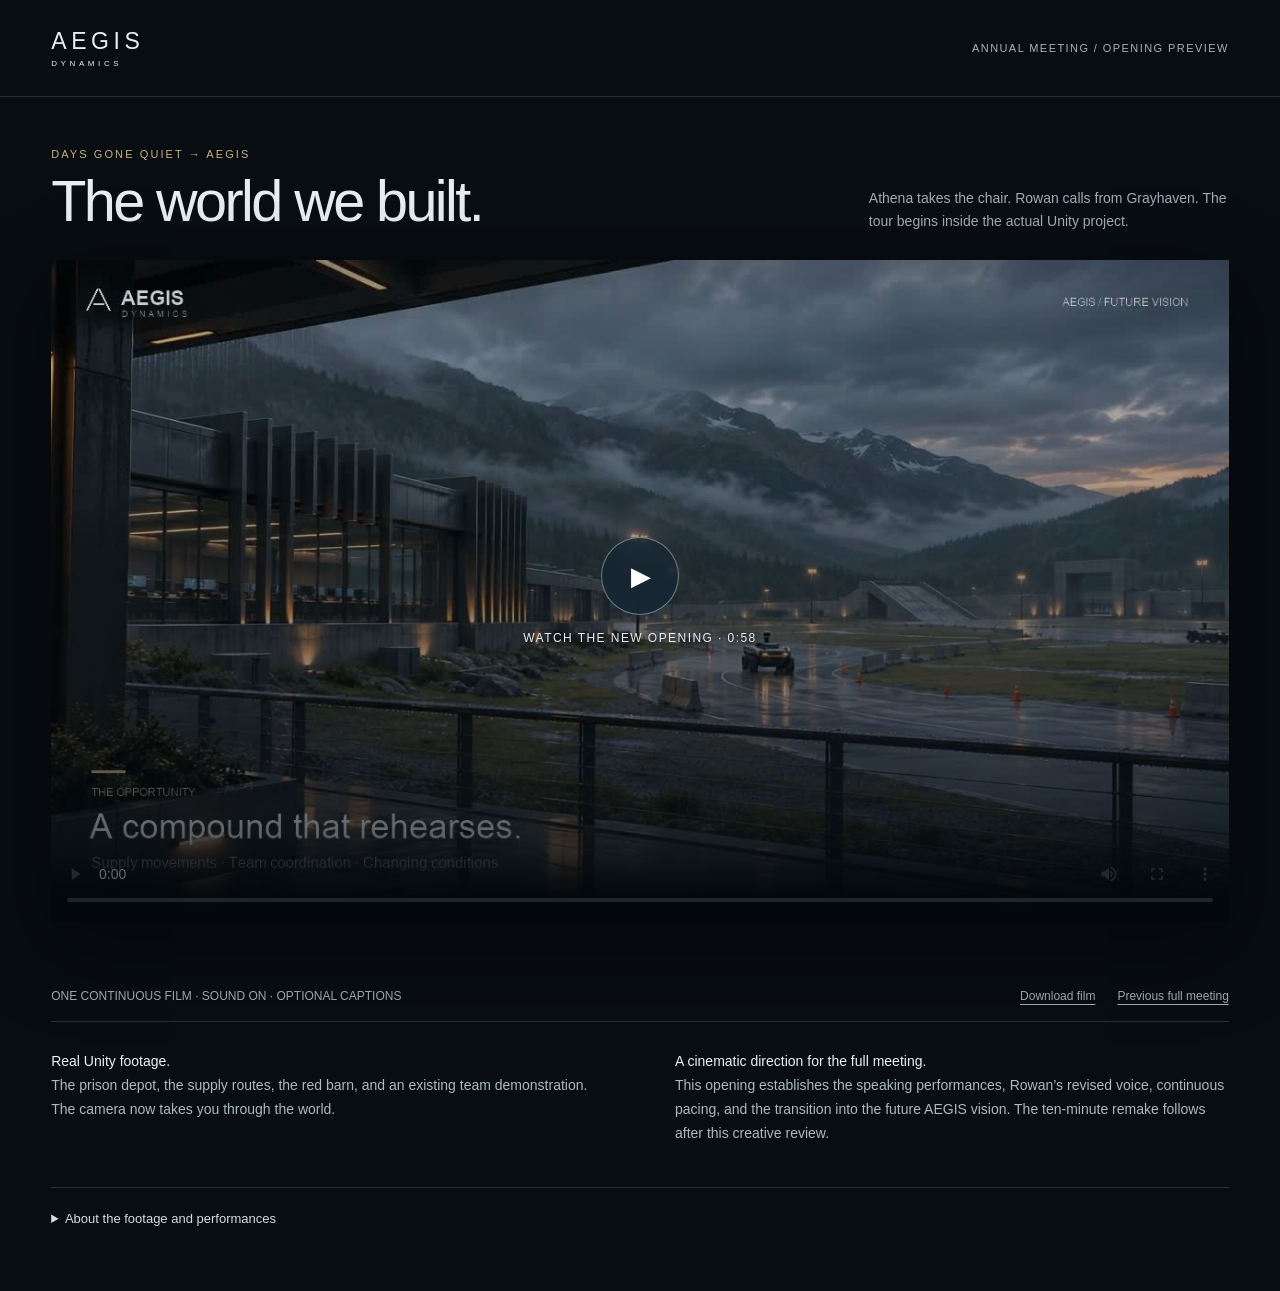
==== public/meeting/cinematic/index.html @ 9217bf22 "Add cinematic Unity opening with younger Rowan and energetic pacing" ====
<!doctype html>
<html lang="en">
<head>
  <meta charset="utf-8"><meta name="viewport" content="width=device-width,initial-scale=1">
  <meta name="theme-color" content="#080d12">
  <title>AEGIS · The world we built</title>
  <meta name="description" content="The new cinematic opening: real Days Gone Quiet footage, speaking executives, and the future AEGIS vision.">
  <link rel="icon" href="../../mark.svg" type="image/svg+xml">
  <style>
    :root{color-scheme:dark;font-family:Arial,Helvetica,sans-serif;color:#e8eef0;background:#080d12}*{box-sizing:border-box}body{margin:0}a{color:inherit;text-underline-offset:4px}button,a{touch-action:manipulation}button:focus-visible,a:focus-visible,summary:focus-visible{outline:2px solid #c9b184;outline-offset:5px}header{padding:28px 4vw;display:flex;align-items:center;justify-content:space-between;border-bottom:1px solid #21303a}.brand{font-size:23px;letter-spacing:.2em;text-decoration:none}.brand small{display:block;font-size:8px;letter-spacing:.45em;margin-top:4px}.edition{font-size:11px;letter-spacing:.13em;color:#a3b4be}main{max-width:1440px;margin:auto;padding:40px 4vw 60px}.intro{display:flex;gap:30px;align-items:end;justify-content:space-between;margin-bottom:28px}.eyebrow{font-size:11px;letter-spacing:.19em;color:#c9b184;text-transform:uppercase}h1{font-weight:400;font-size:clamp(32px,4.5vw,62px);letter-spacing:-.045em;line-height:1.04;margin:12px 0 0}.intro>p{max-width:360px;font-size:14px;line-height:1.6;color:#9eafb9;margin:0}.screen{position:relative;background:#000;aspect-ratio:16/9;box-shadow:0 24px 80px #0007}video{width:100%;height:100%;display:block;object-fit:contain}.curtain{position:absolute;inset:0;display:grid;align-content:center;justify-items:center;gap:16px;background:linear-gradient(0deg,#050c12a6,#050c1220);padding:24px}.curtain[hidden]{display:none}.play{cursor:pointer;border:1px solid #b8c7ce88;border-radius:50%;width:78px;height:78px;background:#122433b8;backdrop-filter:blur(15px);color:#fff;font-size:26px;padding-left:8px}.play:hover{background:#365065}.curtain p{font-size:12px;letter-spacing:.12em;text-transform:uppercase;margin:0;text-shadow:0 2px 5px #000}.below{display:flex;justify-content:space-between;gap:20px;border-bottom:1px solid #21303a;padding:18px 0;font-size:12px;color:#9eafb9}.actions{display:flex;gap:22px}.description{display:grid;grid-template-columns:1fr 1fr;gap:70px;padding-top:28px;line-height:1.7;font-size:14px;color:#a9bac3}.description p{margin:0 0 12px}.description strong{font-weight:400;color:#edf1f3}details{border-top:1px solid #21303a;margin-top:30px;padding-top:20px;color:#9eafb9;font-size:13px;line-height:1.7}summary{cursor:pointer;color:#d2dde2}details p{max-width:850px}.status{font-size:14px;color:#dec994;min-height:1.5em}.screen:fullscreen{width:100vw;height:100vh;aspect-ratio:auto}.screen:fullscreen video{height:100vh}@media(max-width:700px){header{padding:20px}.edition{font-size:8px;max-width:140px;text-align:right}main{padding:28px 18px}.intro{display:block}.intro>p{margin-top:18px}.description{grid-template-columns:1fr;gap:10px}.below{flex-direction:column}.play{height:60px;width:60px}.curtain p{font-size:10px}}@media(prefers-reduced-motion:reduce){*{scroll-behavior:auto}}
  </style>
</head>
<body>
  <header><a class="brand" href="../../">AEGIS<small>DYNAMICS</small></a><span class="edition">ANNUAL MEETING / OPENING PREVIEW</span></header>
  <main>
    <div class="intro"><div><p class="eyebrow">Days Gone Quiet → AEGIS</p><h1>The world we built.</h1></div><p>Athena takes the chair. Rowan calls from Grayhaven. The tour begins inside the actual Unity project.</p></div>
    <div class="screen" id="screen">
      <video id="film" controls playsinline preload="metadata" poster="poster-v2.jpg" aria-label="AEGIS cinematic opening preview">
        <source src="opening-v2.mp4" type="video/mp4"><track kind="captions" src="captions-v2.vtt" srclang="en" label="English">
        Your browser cannot play this video. <a href="opening-v2.mp4">Download the opening</a>.
      </video>
      <div class="curtain" id="curtain"><button class="play" id="start" aria-label="Play cinematic opening">▶</button><p>Watch the new opening · 0:58</p></div>
    </div>
    <p class="status" id="status" role="status"></p>
    <div class="below"><span>ONE CONTINUOUS FILM · SOUND ON · OPTIONAL CAPTIONS</span><div class="actions"><a href="opening-v2.mp4" download="AEGIS-Cinematic-Opening-v2.mp4">Download film</a><a href="../">Previous full meeting</a></div></div>
    <div class="description"><p><strong>Real Unity footage.</strong><br>The prison depot, the supply routes, the red barn, and an existing team demonstration. The camera now takes you through the world.</p><p><strong>A cinematic direction for the full meeting.</strong><br>This opening establishes the speaking performances, Rowan’s revised voice, continuous pacing, and the transition into the future AEGIS vision. The ten-minute remake follows after this creative review.</p></div>
    <details><summary>About the footage and performances</summary><p>The Unity environment footage was captured from Days Gone Quiet. The moving team sequence is the existing scripted mission demonstration, identified on screen. It is not a learned-policy evaluation. Filming used a separate project copy with camera adjustments and cutaway roofs.</p><p>The AEGIS command center and headquarters are fictional future-vision scenes. They illustrate the direction of the story; they do not claim a deployed military system or demonstrated transfer from Unity. Athena and Rowan are fictional characters with prepared, audio-driven performances. This preview does not listen for audience questions.</p><p><a href="production-notes.json">Production notes</a> · <a href="../evidence.json">Existing research snapshot</a></p></details>
  </main>
  <script>
    const film=document.querySelector('#film'),curtain=document.querySelector('#curtain'),start=document.querySelector('#start'),status=document.querySelector('#status');
    start.addEventListener('click',async()=>{try{await film.play();curtain.hidden=true;status.textContent='';}catch(e){status.textContent='Use the video’s play control to start, or download the film below.';curtain.hidden=true;}});
    film.addEventListener('play',()=>{curtain.hidden=true;status.textContent='';});
    film.addEventListener('ended',()=>{status.textContent='Opening preview complete. Replay to review the voices, performances, and pacing.';});
    film.addEventListener('error',()=>{curtain.hidden=true;status.textContent='The video could not load. Please try the download link below.';});
  </script>
</body></html>
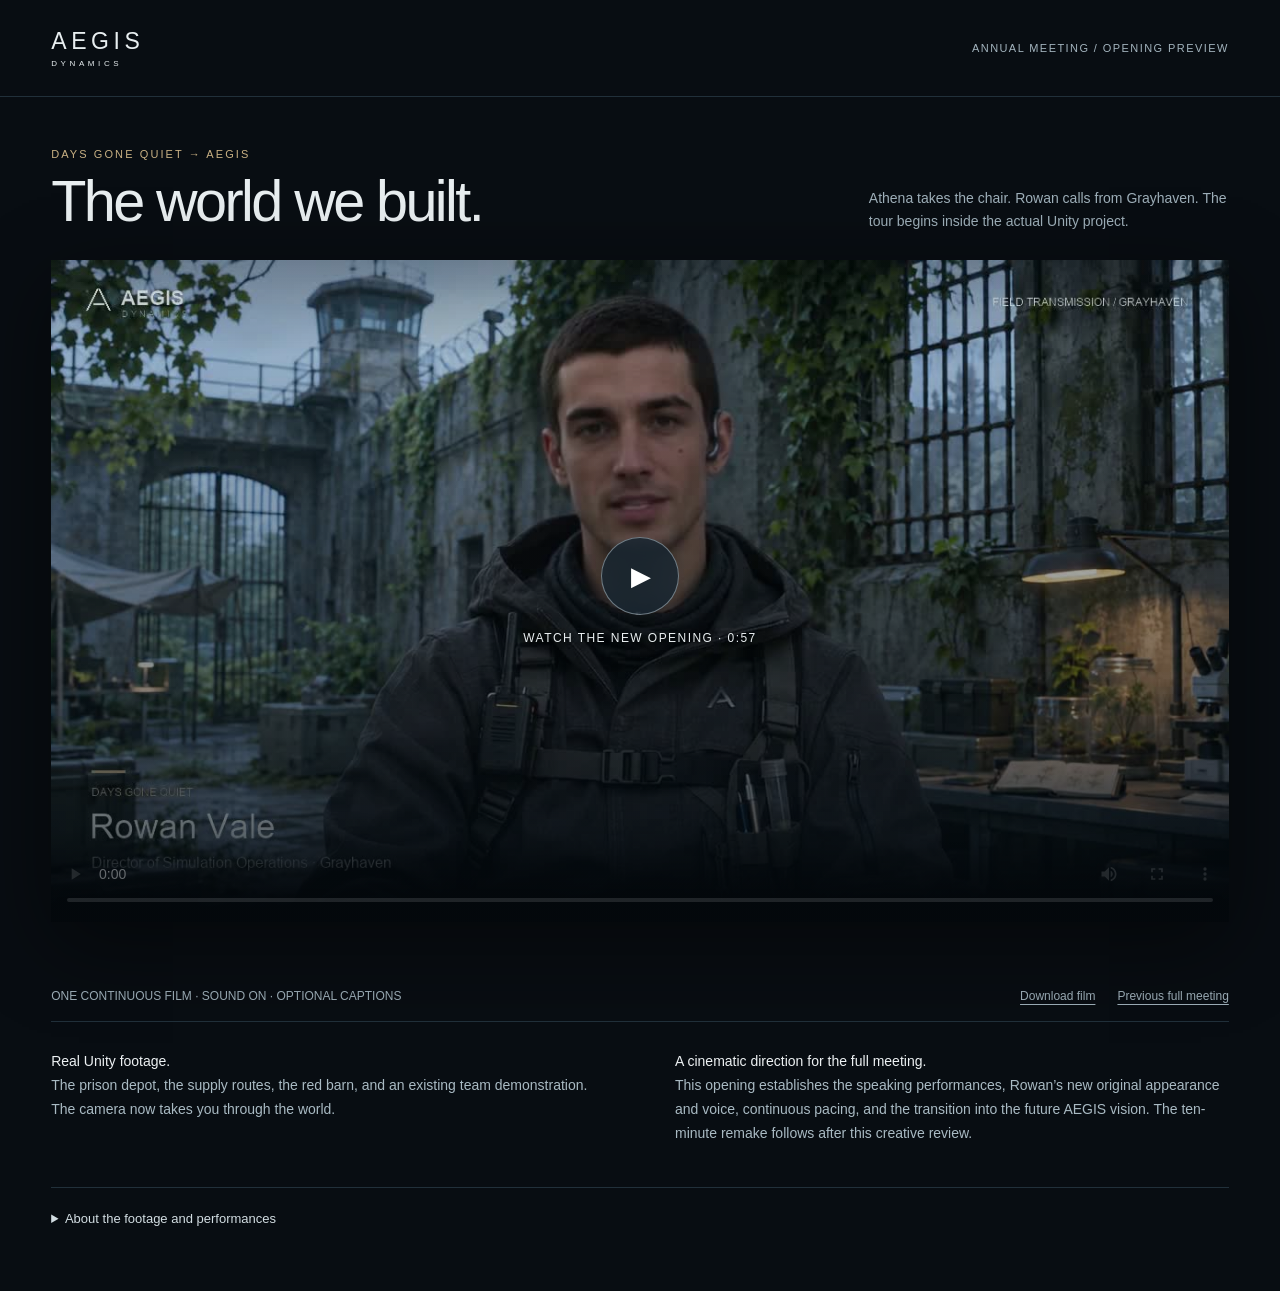
==== commit bd85c121: "Recast Rowan with an original face and youthful textured voice" ====
--- a/public/meeting/cinematic/index.html
+++ b/public/meeting/cinematic/index.html
@@ -15,16 +15,16 @@
   <main>
     <div class="intro"><div><p class="eyebrow">Days Gone Quiet → AEGIS</p><h1>The world we built.</h1></div><p>Athena takes the chair. Rowan calls from Grayhaven. The tour begins inside the actual Unity project.</p></div>
     <div class="screen" id="screen">
-      <video id="film" controls playsinline preload="metadata" poster="poster-v2.jpg" aria-label="AEGIS cinematic opening preview">
-        <source src="opening-v2.mp4" type="video/mp4"><track kind="captions" src="captions-v2.vtt" srclang="en" label="English">
-        Your browser cannot play this video. <a href="opening-v2.mp4">Download the opening</a>.
+      <video id="film" controls playsinline preload="metadata" poster="poster-v3.jpg" aria-label="AEGIS cinematic opening preview">
+        <source src="opening-v3.mp4" type="video/mp4"><track kind="captions" src="captions-v3.vtt" srclang="en" label="English">
+        Your browser cannot play this video. <a href="opening-v3.mp4">Download the opening</a>.
       </video>
-      <div class="curtain" id="curtain"><button class="play" id="start" aria-label="Play cinematic opening">▶</button><p>Watch the new opening · 0:58</p></div>
+      <div class="curtain" id="curtain"><button class="play" id="start" aria-label="Play cinematic opening">▶</button><p>Watch the new opening · 0:57</p></div>
     </div>
     <p class="status" id="status" role="status"></p>
-    <div class="below"><span>ONE CONTINUOUS FILM · SOUND ON · OPTIONAL CAPTIONS</span><div class="actions"><a href="opening-v2.mp4" download="AEGIS-Cinematic-Opening-v2.mp4">Download film</a><a href="../">Previous full meeting</a></div></div>
-    <div class="description"><p><strong>Real Unity footage.</strong><br>The prison depot, the supply routes, the red barn, and an existing team demonstration. The camera now takes you through the world.</p><p><strong>A cinematic direction for the full meeting.</strong><br>This opening establishes the speaking performances, Rowan’s revised voice, continuous pacing, and the transition into the future AEGIS vision. The ten-minute remake follows after this creative review.</p></div>
-    <details><summary>About the footage and performances</summary><p>The Unity environment footage was captured from Days Gone Quiet. The moving team sequence is the existing scripted mission demonstration, identified on screen. It is not a learned-policy evaluation. Filming used a separate project copy with camera adjustments and cutaway roofs.</p><p>The AEGIS command center and headquarters are fictional future-vision scenes. They illustrate the direction of the story; they do not claim a deployed military system or demonstrated transfer from Unity. Athena and Rowan are fictional characters with prepared, audio-driven performances. This preview does not listen for audience questions.</p><p><a href="production-notes.json">Production notes</a> · <a href="../evidence.json">Existing research snapshot</a></p></details>
+    <div class="below"><span>ONE CONTINUOUS FILM · SOUND ON · OPTIONAL CAPTIONS</span><div class="actions"><a href="opening-v3.mp4" download="AEGIS-Cinematic-Opening-v3.mp4">Download film</a><a href="../">Previous full meeting</a></div></div>
+    <div class="description"><p><strong>Real Unity footage.</strong><br>The prison depot, the supply routes, the red barn, and an existing team demonstration. The camera now takes you through the world.</p><p><strong>A cinematic direction for the full meeting.</strong><br>This opening establishes the speaking performances, Rowan’s new original appearance and voice, continuous pacing, and the transition into the future AEGIS vision. The ten-minute remake follows after this creative review.</p></div>
+    <details><summary>About the footage and performances</summary><p>The Unity environment footage was captured from Days Gone Quiet. The moving team sequence is the existing scripted mission demonstration, identified on screen. It is not a learned-policy evaluation. Filming used a separate project copy with camera adjustments and cutaway roofs.</p><p>The AEGIS command center and headquarters are fictional future-vision scenes. They illustrate the direction of the story; they do not claim a deployed military system or demonstrated transfer from Unity. Athena and Rowan are fictional characters with prepared, audio-driven performances. Rowan’s new face and synthetic voice were designed as an original character inspired by casting references. This preview does not listen for audience questions.</p><p><a href="production-notes.json">Production notes</a> · <a href="../evidence.json">Existing research snapshot</a></p></details>
   </main>
   <script>
     const film=document.querySelector('#film'),curtain=document.querySelector('#curtain'),start=document.querySelector('#start'),status=document.querySelector('#status');
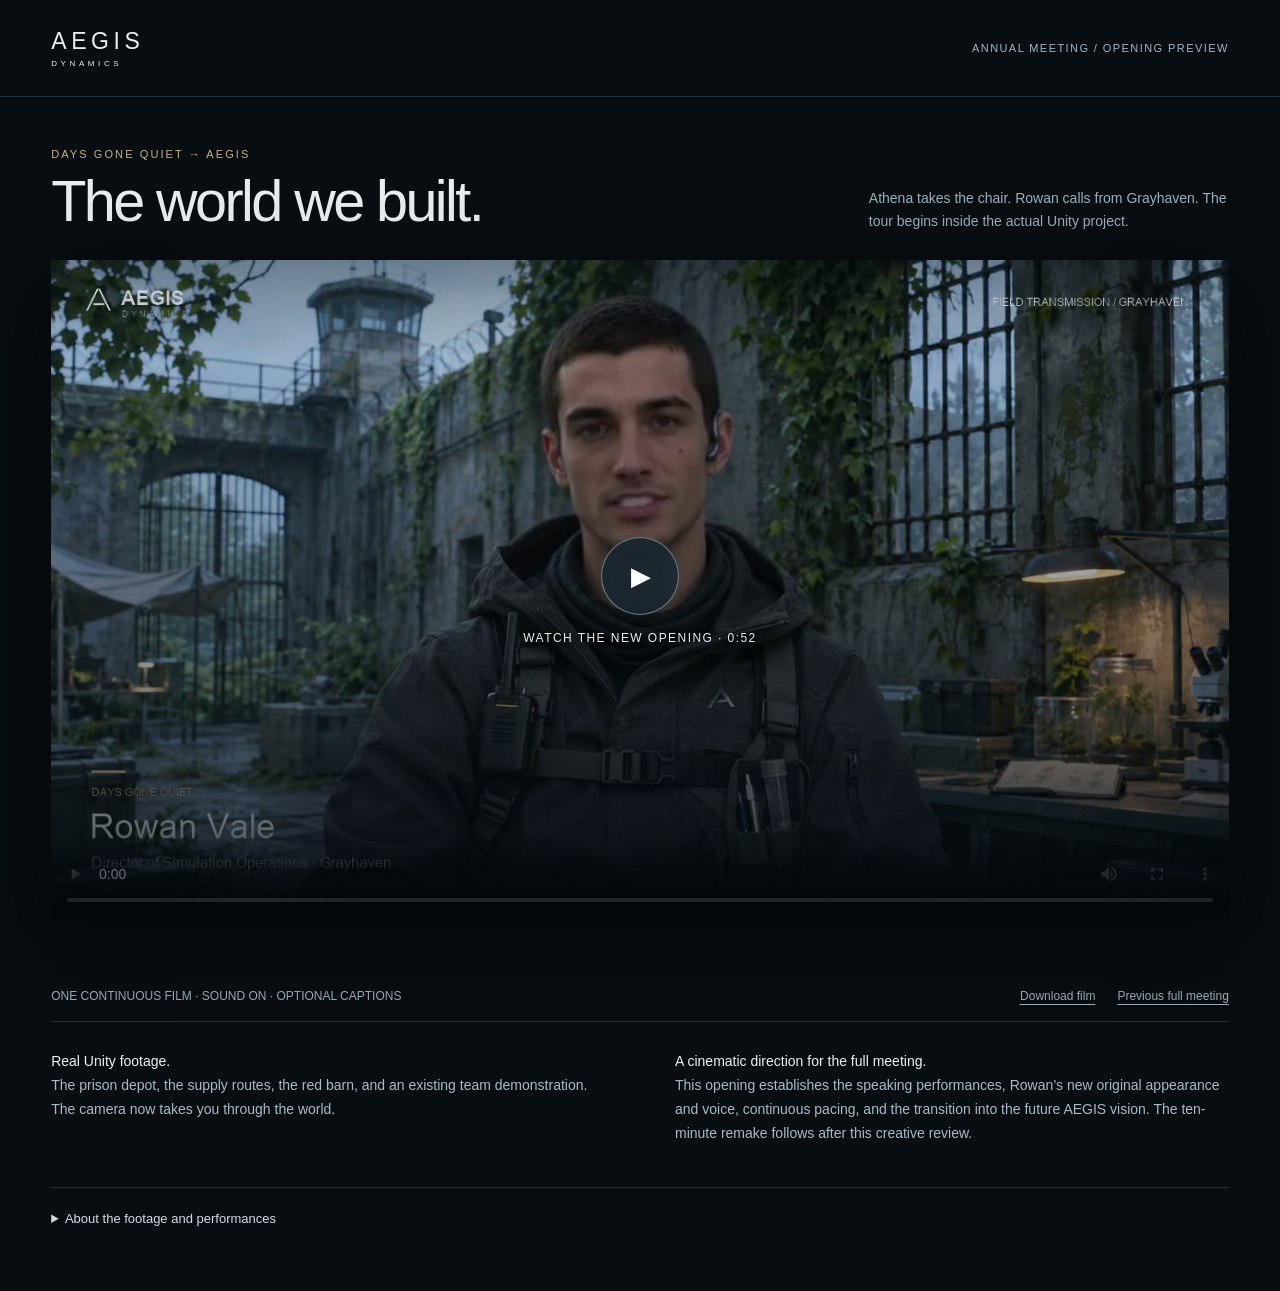
==== commit 60d0d469: "Use the approved supplied-video voice for Rowan" ====
--- a/public/meeting/cinematic/index.html
+++ b/public/meeting/cinematic/index.html
@@ -15,16 +15,16 @@
   <main>
     <div class="intro"><div><p class="eyebrow">Days Gone Quiet → AEGIS</p><h1>The world we built.</h1></div><p>Athena takes the chair. Rowan calls from Grayhaven. The tour begins inside the actual Unity project.</p></div>
     <div class="screen" id="screen">
-      <video id="film" controls playsinline preload="metadata" poster="poster-v3.jpg" aria-label="AEGIS cinematic opening preview">
-        <source src="opening-v3.mp4" type="video/mp4"><track kind="captions" src="captions-v3.vtt" srclang="en" label="English">
-        Your browser cannot play this video. <a href="opening-v3.mp4">Download the opening</a>.
+      <video id="film" controls playsinline preload="metadata" poster="poster-v4.jpg" aria-label="AEGIS cinematic opening preview">
+        <source src="opening-v4.mp4" type="video/mp4"><track kind="captions" src="captions-v4.vtt" srclang="en" label="English">
+        Your browser cannot play this video. <a href="opening-v4.mp4">Download the opening</a>.
       </video>
-      <div class="curtain" id="curtain"><button class="play" id="start" aria-label="Play cinematic opening">▶</button><p>Watch the new opening · 0:57</p></div>
+      <div class="curtain" id="curtain"><button class="play" id="start" aria-label="Play cinematic opening">▶</button><p>Watch the new opening · 0:52</p></div>
     </div>
     <p class="status" id="status" role="status"></p>
-    <div class="below"><span>ONE CONTINUOUS FILM · SOUND ON · OPTIONAL CAPTIONS</span><div class="actions"><a href="opening-v3.mp4" download="AEGIS-Cinematic-Opening-v3.mp4">Download film</a><a href="../">Previous full meeting</a></div></div>
+    <div class="below"><span>ONE CONTINUOUS FILM · SOUND ON · OPTIONAL CAPTIONS</span><div class="actions"><a href="opening-v4.mp4" download="AEGIS-Cinematic-Opening-v4.mp4">Download film</a><a href="../">Previous full meeting</a></div></div>
     <div class="description"><p><strong>Real Unity footage.</strong><br>The prison depot, the supply routes, the red barn, and an existing team demonstration. The camera now takes you through the world.</p><p><strong>A cinematic direction for the full meeting.</strong><br>This opening establishes the speaking performances, Rowan’s new original appearance and voice, continuous pacing, and the transition into the future AEGIS vision. The ten-minute remake follows after this creative review.</p></div>
-    <details><summary>About the footage and performances</summary><p>The Unity environment footage was captured from Days Gone Quiet. The moving team sequence is the existing scripted mission demonstration, identified on screen. It is not a learned-policy evaluation. Filming used a separate project copy with camera adjustments and cutaway roofs.</p><p>The AEGIS command center and headquarters are fictional future-vision scenes. They illustrate the direction of the story; they do not claim a deployed military system or demonstrated transfer from Unity. Athena and Rowan are fictional characters with prepared, audio-driven performances. Rowan’s new face and synthetic voice were designed as an original character inspired by casting references. This preview does not listen for audience questions.</p><p><a href="production-notes.json">Production notes</a> · <a href="../evidence.json">Existing research snapshot</a></p></details>
+    <details><summary>About the footage and performances</summary><p>The Unity environment footage was captured from Days Gone Quiet. The moving team sequence is the existing scripted mission demonstration, identified on screen. It is not a learned-policy evaluation. Filming used a separate project copy with camera adjustments and cutaway roofs.</p><p>The AEGIS command center and headquarters are fictional future-vision scenes. They illustrate the direction of the story; they do not claim a deployed military system or demonstrated transfer from Unity. Athena and Rowan are fictional characters with prepared, audio-driven performances. Rowan has an original fictional face. His voice is generated from a supplied voice reference for this prepared fictional performance. This preview does not listen for audience questions.</p><p><a href="production-notes.json">Production notes</a> · <a href="../evidence.json">Existing research snapshot</a></p></details>
   </main>
   <script>
     const film=document.querySelector('#film'),curtain=document.querySelector('#curtain'),start=document.querySelector('#start'),status=document.querySelector('#status');
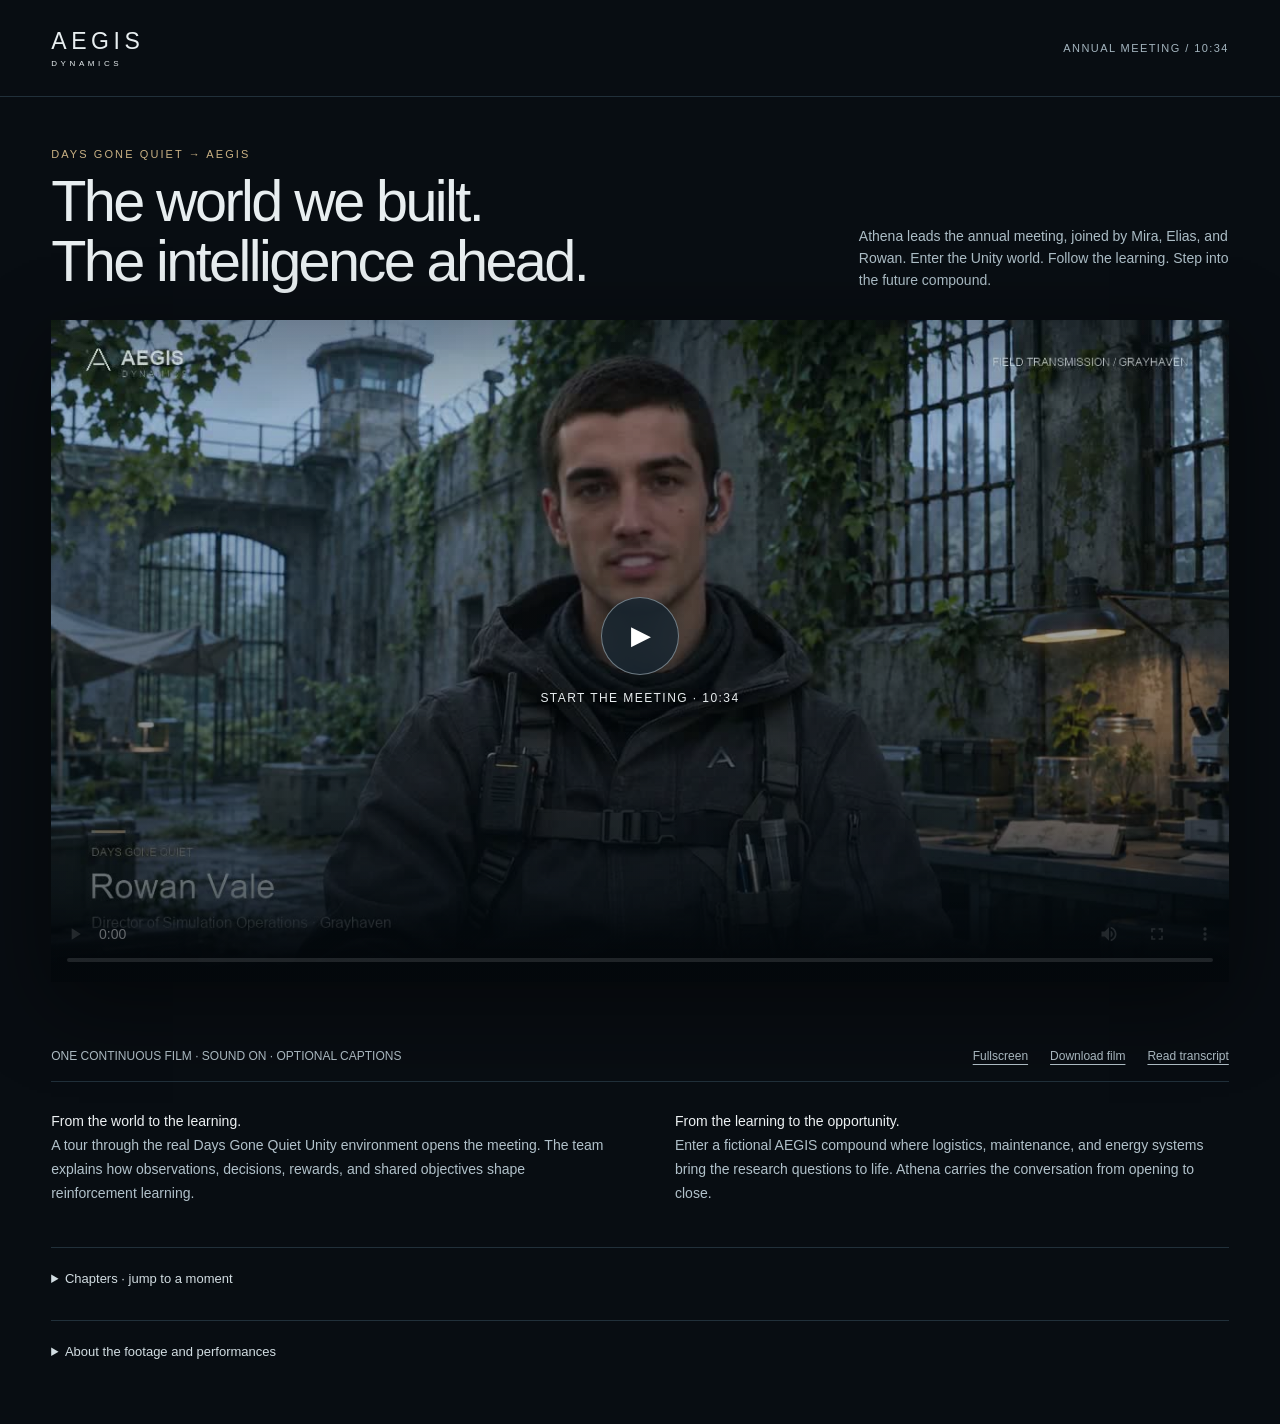
==== commit 4cd6f04a: "Complete the cinematic AEGIS annual meeting" ====
--- a/public/meeting/cinematic/index.html
+++ b/public/meeting/cinematic/index.html
@@ -1,36 +1,30 @@
-<!doctype html>
-<html lang="en">
-<head>
-  <meta charset="utf-8"><meta name="viewport" content="width=device-width,initial-scale=1">
-  <meta name="theme-color" content="#080d12">
-  <title>AEGIS · The world we built</title>
-  <meta name="description" content="The new cinematic opening: real Days Gone Quiet footage, speaking executives, and the future AEGIS vision.">
-  <link rel="icon" href="../../mark.svg" type="image/svg+xml">
-  <style>
-    :root{color-scheme:dark;font-family:Arial,Helvetica,sans-serif;color:#e8eef0;background:#080d12}*{box-sizing:border-box}body{margin:0}a{color:inherit;text-underline-offset:4px}button,a{touch-action:manipulation}button:focus-visible,a:focus-visible,summary:focus-visible{outline:2px solid #c9b184;outline-offset:5px}header{padding:28px 4vw;display:flex;align-items:center;justify-content:space-between;border-bottom:1px solid #21303a}.brand{font-size:23px;letter-spacing:.2em;text-decoration:none}.brand small{display:block;font-size:8px;letter-spacing:.45em;margin-top:4px}.edition{font-size:11px;letter-spacing:.13em;color:#a3b4be}main{max-width:1440px;margin:auto;padding:40px 4vw 60px}.intro{display:flex;gap:30px;align-items:end;justify-content:space-between;margin-bottom:28px}.eyebrow{font-size:11px;letter-spacing:.19em;color:#c9b184;text-transform:uppercase}h1{font-weight:400;font-size:clamp(32px,4.5vw,62px);letter-spacing:-.045em;line-height:1.04;margin:12px 0 0}.intro>p{max-width:360px;font-size:14px;line-height:1.6;color:#9eafb9;margin:0}.screen{position:relative;background:#000;aspect-ratio:16/9;box-shadow:0 24px 80px #0007}video{width:100%;height:100%;display:block;object-fit:contain}.curtain{position:absolute;inset:0;display:grid;align-content:center;justify-items:center;gap:16px;background:linear-gradient(0deg,#050c12a6,#050c1220);padding:24px}.curtain[hidden]{display:none}.play{cursor:pointer;border:1px solid #b8c7ce88;border-radius:50%;width:78px;height:78px;background:#122433b8;backdrop-filter:blur(15px);color:#fff;font-size:26px;padding-left:8px}.play:hover{background:#365065}.curtain p{font-size:12px;letter-spacing:.12em;text-transform:uppercase;margin:0;text-shadow:0 2px 5px #000}.below{display:flex;justify-content:space-between;gap:20px;border-bottom:1px solid #21303a;padding:18px 0;font-size:12px;color:#9eafb9}.actions{display:flex;gap:22px}.description{display:grid;grid-template-columns:1fr 1fr;gap:70px;padding-top:28px;line-height:1.7;font-size:14px;color:#a9bac3}.description p{margin:0 0 12px}.description strong{font-weight:400;color:#edf1f3}details{border-top:1px solid #21303a;margin-top:30px;padding-top:20px;color:#9eafb9;font-size:13px;line-height:1.7}summary{cursor:pointer;color:#d2dde2}details p{max-width:850px}.status{font-size:14px;color:#dec994;min-height:1.5em}.screen:fullscreen{width:100vw;height:100vh;aspect-ratio:auto}.screen:fullscreen video{height:100vh}@media(max-width:700px){header{padding:20px}.edition{font-size:8px;max-width:140px;text-align:right}main{padding:28px 18px}.intro{display:block}.intro>p{margin-top:18px}.description{grid-template-columns:1fr;gap:10px}.below{flex-direction:column}.play{height:60px;width:60px}.curtain p{font-size:10px}}@media(prefers-reduced-motion:reduce){*{scroll-behavior:auto}}
-  </style>
-</head>
-<body>
-  <header><a class="brand" href="../../">AEGIS<small>DYNAMICS</small></a><span class="edition">ANNUAL MEETING / OPENING PREVIEW</span></header>
-  <main>
-    <div class="intro"><div><p class="eyebrow">Days Gone Quiet → AEGIS</p><h1>The world we built.</h1></div><p>Athena takes the chair. Rowan calls from Grayhaven. The tour begins inside the actual Unity project.</p></div>
-    <div class="screen" id="screen">
-      <video id="film" controls playsinline preload="metadata" poster="poster-v4.jpg" aria-label="AEGIS cinematic opening preview">
-        <source src="opening-v4.mp4" type="video/mp4"><track kind="captions" src="captions-v4.vtt" srclang="en" label="English">
-        Your browser cannot play this video. <a href="opening-v4.mp4">Download the opening</a>.
-      </video>
-      <div class="curtain" id="curtain"><button class="play" id="start" aria-label="Play cinematic opening">▶</button><p>Watch the new opening · 0:52</p></div>
-    </div>
-    <p class="status" id="status" role="status"></p>
-    <div class="below"><span>ONE CONTINUOUS FILM · SOUND ON · OPTIONAL CAPTIONS</span><div class="actions"><a href="opening-v4.mp4" download="AEGIS-Cinematic-Opening-v4.mp4">Download film</a><a href="../">Previous full meeting</a></div></div>
-    <div class="description"><p><strong>Real Unity footage.</strong><br>The prison depot, the supply routes, the red barn, and an existing team demonstration. The camera now takes you through the world.</p><p><strong>A cinematic direction for the full meeting.</strong><br>This opening establishes the speaking performances, Rowan’s new original appearance and voice, continuous pacing, and the transition into the future AEGIS vision. The ten-minute remake follows after this creative review.</p></div>
-    <details><summary>About the footage and performances</summary><p>The Unity environment footage was captured from Days Gone Quiet. The moving team sequence is the existing scripted mission demonstration, identified on screen. It is not a learned-policy evaluation. Filming used a separate project copy with camera adjustments and cutaway roofs.</p><p>The AEGIS command center and headquarters are fictional future-vision scenes. They illustrate the direction of the story; they do not claim a deployed military system or demonstrated transfer from Unity. Athena and Rowan are fictional characters with prepared, audio-driven performances. Rowan has an original fictional face. His voice is generated from a supplied voice reference for this prepared fictional performance. This preview does not listen for audience questions.</p><p><a href="production-notes.json">Production notes</a> · <a href="../evidence.json">Existing research snapshot</a></p></details>
-  </main>
-  <script>
-    const film=document.querySelector('#film'),curtain=document.querySelector('#curtain'),start=document.querySelector('#start'),status=document.querySelector('#status');
-    start.addEventListener('click',async()=>{try{await film.play();curtain.hidden=true;status.textContent='';}catch(e){status.textContent='Use the video’s play control to start, or download the film below.';curtain.hidden=true;}});
-    film.addEventListener('play',()=>{curtain.hidden=true;status.textContent='';});
-    film.addEventListener('ended',()=>{status.textContent='Opening preview complete. Replay to review the voices, performances, and pacing.';});
-    film.addEventListener('error',()=>{curtain.hidden=true;status.textContent='The video could not load. Please try the download link below.';});
-  </script>
-</body></html>
+<!doctype html><html lang="en"><head><meta charset="utf-8"><meta name="viewport" content="width=device-width,initial-scale=1"><meta name="theme-color" content="#080d12"><title>AEGIS · Annual Meeting</title><meta name="description" content="Athena leads a continuous cinematic annual meeting through the real Unity project, reinforcement learning, and the future AEGIS compound."><link rel="icon" href="../../mark.svg" type="image/svg+xml"><style>
+:root{color-scheme:dark;font-family:Arial,Helvetica,sans-serif;color:#e8eef0;background:#080d12}*{box-sizing:border-box}body{margin:0}a{color:inherit;text-underline-offset:4px}button,a{touch-action:manipulation}button:focus-visible,a:focus-visible,summary:focus-visible{outline:2px solid #c9b184;outline-offset:5px}header{padding:28px 4vw;display:flex;align-items:center;justify-content:space-between;border-bottom:1px solid #21303a}.brand{font-size:23px;letter-spacing:.2em;text-decoration:none}.brand small{display:block;font-size:8px;letter-spacing:.45em;margin-top:4px}.edition{font-size:11px;letter-spacing:.13em;color:#a3b4be}main{max-width:1440px;margin:auto;padding:40px 4vw 60px}.intro{display:flex;gap:30px;align-items:end;justify-content:space-between;margin-bottom:28px}.eyebrow{font-size:11px;letter-spacing:.19em;color:#c9b184;text-transform:uppercase}h1{font-weight:400;font-size:clamp(32px,4.5vw,62px);letter-spacing:-.045em;line-height:1.04;margin:12px 0 0}.intro>p{max-width:370px;font-size:14px;line-height:1.6;color:#acbdc6;margin:0}.screen{position:relative;background:#000;aspect-ratio:16/9;box-shadow:0 24px 80px #0007}video{width:100%;height:100%;display:block;object-fit:contain}.curtain{position:absolute;inset:0;display:grid;align-content:center;justify-items:center;gap:16px;background:linear-gradient(0deg,#050c12a6,#050c1220);padding:24px}.curtain[hidden]{display:none}.play{cursor:pointer;border:1px solid #b8c7ce88;border-radius:50%;width:78px;height:78px;background:#122433b8;backdrop-filter:blur(15px);color:#fff;font-size:26px;padding-left:8px}.play:hover{background:#365065}.curtain p{font-size:12px;letter-spacing:.12em;text-transform:uppercase;margin:0;text-shadow:0 2px 5px #000}.below{display:flex;justify-content:space-between;gap:20px;border-bottom:1px solid #21303a;padding:18px 0;font-size:12px;color:#b1c0c8}.actions{display:flex;flex-wrap:wrap;gap:22px}.actions button{border:0;background:none;color:inherit;padding:0;text-decoration:underline;text-underline-offset:4px;font:inherit;cursor:pointer}.description{display:grid;grid-template-columns:1fr 1fr;gap:70px;padding-top:28px;line-height:1.7;font-size:14px;color:#b1c1ca}.description p{margin:0 0 12px}.description strong{font-weight:400;color:#edf1f3}.chapters{display:grid;grid-template-columns:repeat(3,1fr);gap:1px;background:#21303a;border:1px solid #21303a;margin:18px 0 32px}.chapters button{display:flex;gap:16px;align-items:center;padding:17px 15px;text-align:left;border:0;background:#0c141c;color:#d9e2e6;font:inherit;font-size:13px;cursor:pointer}.chapters button:hover{background:#1a2c3a}.chapters button span{color:#c9b184;font-size:11px;font-variant-numeric:tabular-nums}details{border-top:1px solid #21303a;margin-top:30px;padding-top:20px;color:#adbec7;font-size:13px;line-height:1.7}summary{cursor:pointer;color:#d2dde2}details p{max-width:900px}.status{font-size:14px;color:#dec994;min-height:1.5em}.screen:fullscreen{width:100vw;height:100vh;aspect-ratio:auto}.screen:fullscreen video{height:100vh}@media(max-width:700px){header{padding:20px}.edition{font-size:8px;max-width:140px;text-align:right}main{padding:28px 18px}.intro{display:block}.intro>p{margin-top:18px}.description{grid-template-columns:1fr;gap:10px}.below{flex-direction:column}.chapters{grid-template-columns:1fr 1fr}.chapters button{padding:14px 10px;gap:10px;font-size:12px}.play{height:60px;width:60px}.curtain p{font-size:10px}}@media(prefers-reduced-motion:reduce){*{scroll-behavior:auto}}
+</style></head><body>
+<header><a class="brand" href="../../">AEGIS<small>DYNAMICS</small></a><span class="edition">ANNUAL MEETING / 10:34</span></header><main>
+<div class="intro"><div><p class="eyebrow">Days Gone Quiet → AEGIS</p><h1>The world we built.<br>The intelligence ahead.</h1></div><p>Athena leads the annual meeting, joined by Mira, Elias, and Rowan. Enter the Unity world. Follow the learning. Step into the future compound.</p></div>
+<div class="screen" id="screen"><video id="film" controls playsinline preload="metadata" poster="annual-poster.jpg" aria-label="AEGIS full cinematic annual meeting"><source src="annual-meeting.mp4" type="video/mp4"><track kind="captions" src="annual-captions.vtt" srclang="en" label="English">Your browser cannot play this video. <a href="annual-meeting.mp4">Download the meeting</a>.</video><div class="curtain" id="curtain"><button class="play" id="start" aria-label="Start annual meeting">▶</button><p>Start the meeting · 10:34</p></div></div>
+<p class="status" id="status" role="status"></p><div class="below"><span>ONE CONTINUOUS FILM · SOUND ON · OPTIONAL CAPTIONS</span><div class="actions"><button type="button" id="fullscreen">Fullscreen</button><a href="annual-meeting.mp4" download="AEGIS-Annual-Meeting-Cinematic.mp4">Download film</a><a href="transcript.html">Read transcript</a></div></div>
+<div class="description"><p><strong>From the world to the learning.</strong><br>A tour through the real Days Gone Quiet Unity environment opens the meeting. The team explains how observations, decisions, rewards, and shared objectives shape reinforcement learning.</p><p><strong>From the learning to the opportunity.</strong><br>Enter a fictional AEGIS compound where logistics, maintenance, and energy systems bring the research questions to life. Athena carries the conversation from opening to close.</p></div>
+<details><summary>Chapters · jump to a moment</summary><div class="chapters"><button type="button" data-seek="0.00"><span>0:00</span>The world we built</button>
+<button type="button" data-seek="50.56"><span>0:50</span>Learning to act</button>
+<button type="button" data-seek="107.92"><span>1:47</span>The Unity mission</button>
+<button type="button" data-seek="159.08"><span>2:39</span>The research foundation</button>
+<button type="button" data-seek="231.84"><span>3:51</span>The AEGIS vision</button>
+<button type="button" data-seek="294.56"><span>4:54</span>Practice under change</button>
+<button type="button" data-seek="349.48"><span>5:49</span>Choosing the objective</button>
+<button type="button" data-seek="413.12"><span>6:53</span>The work behind the world</button>
+<button type="button" data-seek="463.64"><span>7:43</span>Why it matters</button>
+<button type="button" data-seek="524.40"><span>8:44</span>The next chapter</button>
+<button type="button" data-seek="586.36"><span>9:46</span>Closing</button></div></details>
+<details><summary>About the footage and performances</summary><p>The Unity footage was captured from Days Gone Quiet. Moving team sequences show the existing scripted mission demonstration, identified on screen. The research snapshot is dated October 29, 2026. Scripted checks, demonstrations, and training checkpoints are distinct milestones; complete learned-team reliability remains the next research milestone.</p><p>AEGIS facilities and compound operations are fictional future-vision illustrations. The film explores possible applications; it does not claim a deployed military system or demonstrated simulation-to-real transfer. Athena, Mira, Elias, and Rowan are fictional characters with prepared speaking performances. Rowan has an original fictional face and the voice reference selected for this production. The meeting plays as a continuous film.</p><p><a href="annual-production-notes.json">Production notes</a> · <a href="../evidence.json">Research snapshot</a> · <a href="../">Previous meeting edition</a></p></details>
+</main><script>
+const film=document.querySelector('#film'),curtain=document.querySelector('#curtain'),status=document.querySelector('#status');
+async function playFilm(){try{await film.play();curtain.hidden=true;status.textContent='';}catch(e){status.textContent='Use the video’s play control to start, or download the film below.';curtain.hidden=true;}}
+document.querySelector('#start').addEventListener('click',playFilm);
+film.addEventListener('play',()=>{curtain.hidden=true;status.textContent='';});
+film.addEventListener('ended',()=>{status.textContent='Thank you for joining the AEGIS annual meeting.';});
+film.addEventListener('error',()=>{curtain.hidden=true;status.textContent='The video could not load. Please try the download link below.';});
+document.querySelectorAll('[data-seek]').forEach(button=>button.addEventListener('click',async()=>{film.currentTime=Number(button.dataset.seek);await playFilm();document.querySelector('#screen').scrollIntoView({block:'center',behavior:'auto'});}));
+document.querySelector('#fullscreen').addEventListener('click',async()=>{try{if(document.querySelector('#screen').requestFullscreen)await document.querySelector('#screen').requestFullscreen();else if(film.webkitEnterFullscreen)film.webkitEnterFullscreen();else status.textContent='Use your browser’s fullscreen control.';}catch(e){status.textContent='Use the fullscreen control inside the video.';}});
+</script></body></html>
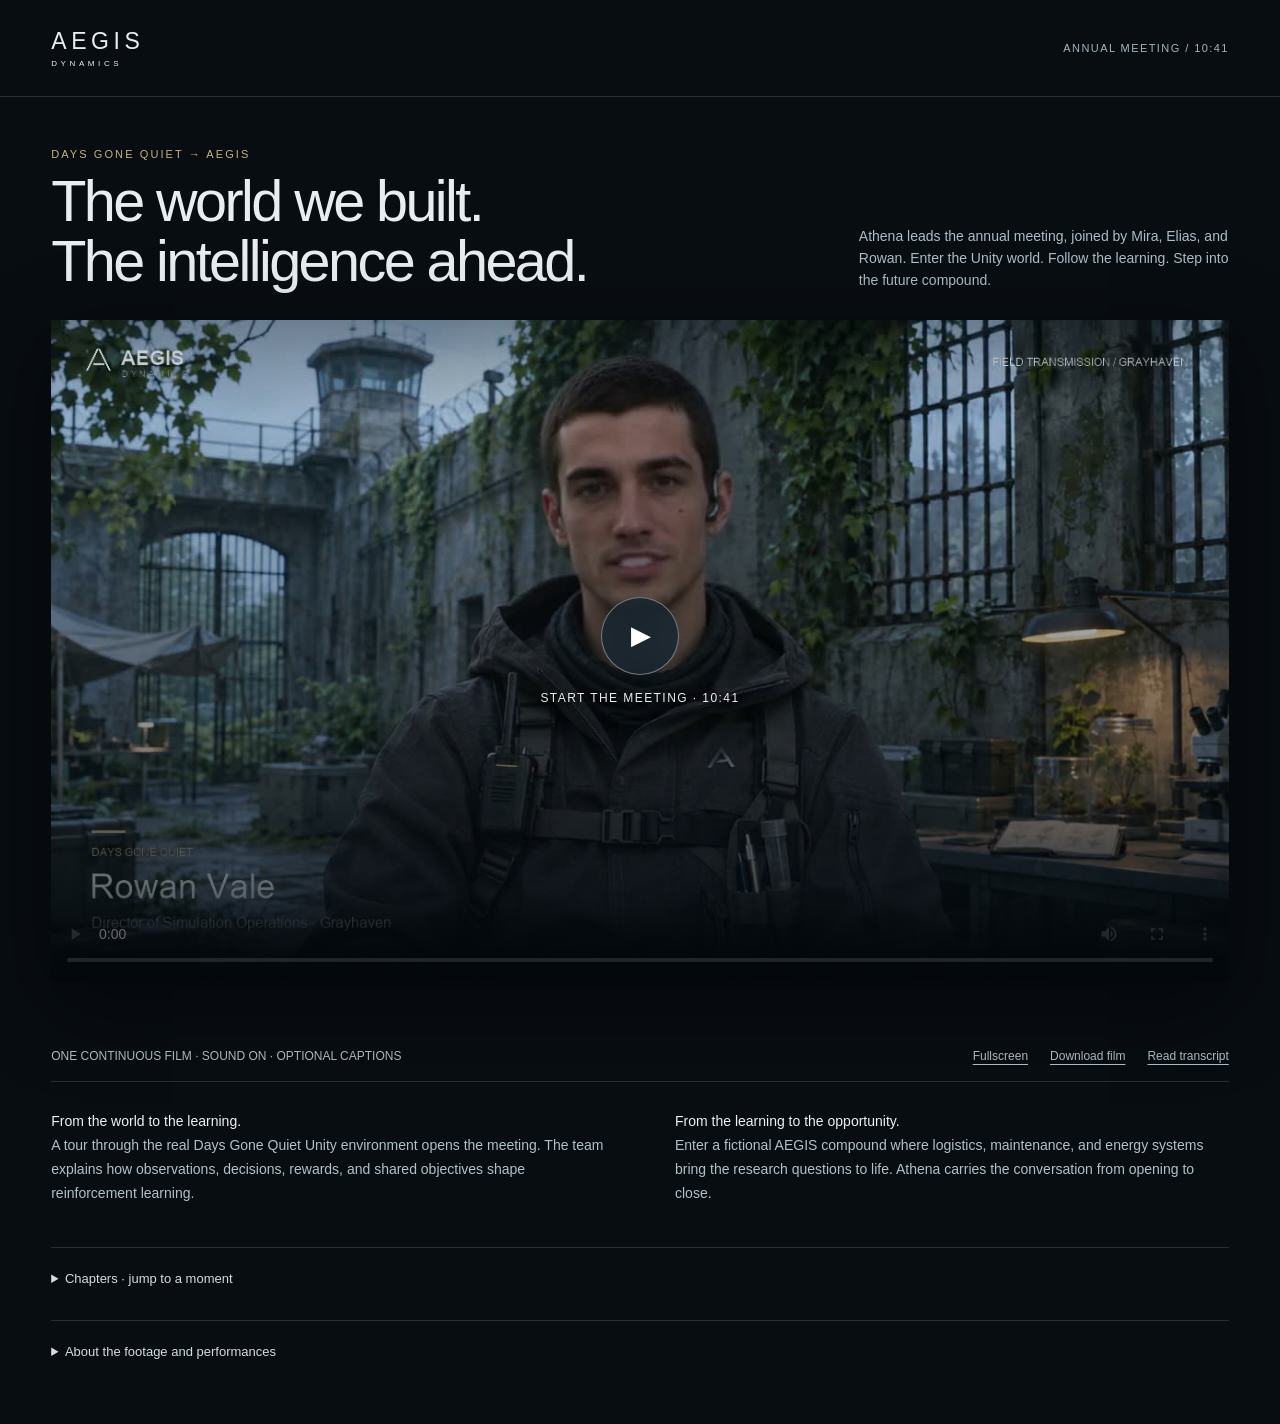
==== commit cb0f9743: "Close Athena’s meeting with the shared-intelligence quote" ====
--- a/public/meeting/cinematic/index.html
+++ b/public/meeting/cinematic/index.html
@@ -1,9 +1,9 @@
 <!doctype html><html lang="en"><head><meta charset="utf-8"><meta name="viewport" content="width=device-width,initial-scale=1"><meta name="theme-color" content="#080d12"><title>AEGIS · Annual Meeting</title><meta name="description" content="Athena leads a continuous cinematic annual meeting through the real Unity project, reinforcement learning, and the future AEGIS compound."><link rel="icon" href="../../mark.svg" type="image/svg+xml"><style>
 :root{color-scheme:dark;font-family:Arial,Helvetica,sans-serif;color:#e8eef0;background:#080d12}*{box-sizing:border-box}body{margin:0}a{color:inherit;text-underline-offset:4px}button,a{touch-action:manipulation}button:focus-visible,a:focus-visible,summary:focus-visible{outline:2px solid #c9b184;outline-offset:5px}header{padding:28px 4vw;display:flex;align-items:center;justify-content:space-between;border-bottom:1px solid #21303a}.brand{font-size:23px;letter-spacing:.2em;text-decoration:none}.brand small{display:block;font-size:8px;letter-spacing:.45em;margin-top:4px}.edition{font-size:11px;letter-spacing:.13em;color:#a3b4be}main{max-width:1440px;margin:auto;padding:40px 4vw 60px}.intro{display:flex;gap:30px;align-items:end;justify-content:space-between;margin-bottom:28px}.eyebrow{font-size:11px;letter-spacing:.19em;color:#c9b184;text-transform:uppercase}h1{font-weight:400;font-size:clamp(32px,4.5vw,62px);letter-spacing:-.045em;line-height:1.04;margin:12px 0 0}.intro>p{max-width:370px;font-size:14px;line-height:1.6;color:#acbdc6;margin:0}.screen{position:relative;background:#000;aspect-ratio:16/9;box-shadow:0 24px 80px #0007}video{width:100%;height:100%;display:block;object-fit:contain}.curtain{position:absolute;inset:0;display:grid;align-content:center;justify-items:center;gap:16px;background:linear-gradient(0deg,#050c12a6,#050c1220);padding:24px}.curtain[hidden]{display:none}.play{cursor:pointer;border:1px solid #b8c7ce88;border-radius:50%;width:78px;height:78px;background:#122433b8;backdrop-filter:blur(15px);color:#fff;font-size:26px;padding-left:8px}.play:hover{background:#365065}.curtain p{font-size:12px;letter-spacing:.12em;text-transform:uppercase;margin:0;text-shadow:0 2px 5px #000}.below{display:flex;justify-content:space-between;gap:20px;border-bottom:1px solid #21303a;padding:18px 0;font-size:12px;color:#b1c0c8}.actions{display:flex;flex-wrap:wrap;gap:22px}.actions button{border:0;background:none;color:inherit;padding:0;text-decoration:underline;text-underline-offset:4px;font:inherit;cursor:pointer}.description{display:grid;grid-template-columns:1fr 1fr;gap:70px;padding-top:28px;line-height:1.7;font-size:14px;color:#b1c1ca}.description p{margin:0 0 12px}.description strong{font-weight:400;color:#edf1f3}.chapters{display:grid;grid-template-columns:repeat(3,1fr);gap:1px;background:#21303a;border:1px solid #21303a;margin:18px 0 32px}.chapters button{display:flex;gap:16px;align-items:center;padding:17px 15px;text-align:left;border:0;background:#0c141c;color:#d9e2e6;font:inherit;font-size:13px;cursor:pointer}.chapters button:hover{background:#1a2c3a}.chapters button span{color:#c9b184;font-size:11px;font-variant-numeric:tabular-nums}details{border-top:1px solid #21303a;margin-top:30px;padding-top:20px;color:#adbec7;font-size:13px;line-height:1.7}summary{cursor:pointer;color:#d2dde2}details p{max-width:900px}.status{font-size:14px;color:#dec994;min-height:1.5em}.screen:fullscreen{width:100vw;height:100vh;aspect-ratio:auto}.screen:fullscreen video{height:100vh}@media(max-width:700px){header{padding:20px}.edition{font-size:8px;max-width:140px;text-align:right}main{padding:28px 18px}.intro{display:block}.intro>p{margin-top:18px}.description{grid-template-columns:1fr;gap:10px}.below{flex-direction:column}.chapters{grid-template-columns:1fr 1fr}.chapters button{padding:14px 10px;gap:10px;font-size:12px}.play{height:60px;width:60px}.curtain p{font-size:10px}}@media(prefers-reduced-motion:reduce){*{scroll-behavior:auto}}
 </style></head><body>
-<header><a class="brand" href="../../">AEGIS<small>DYNAMICS</small></a><span class="edition">ANNUAL MEETING / 10:34</span></header><main>
+<header><a class="brand" href="../../">AEGIS<small>DYNAMICS</small></a><span class="edition">ANNUAL MEETING / 10:41</span></header><main>
 <div class="intro"><div><p class="eyebrow">Days Gone Quiet → AEGIS</p><h1>The world we built.<br>The intelligence ahead.</h1></div><p>Athena leads the annual meeting, joined by Mira, Elias, and Rowan. Enter the Unity world. Follow the learning. Step into the future compound.</p></div>
-<div class="screen" id="screen"><video id="film" controls playsinline preload="metadata" poster="annual-poster.jpg" aria-label="AEGIS full cinematic annual meeting"><source src="annual-meeting.mp4" type="video/mp4"><track kind="captions" src="annual-captions.vtt" srclang="en" label="English">Your browser cannot play this video. <a href="annual-meeting.mp4">Download the meeting</a>.</video><div class="curtain" id="curtain"><button class="play" id="start" aria-label="Start annual meeting">▶</button><p>Start the meeting · 10:34</p></div></div>
+<div class="screen" id="screen"><video id="film" controls playsinline preload="metadata" poster="annual-poster.jpg" aria-label="AEGIS full cinematic annual meeting"><source src="annual-meeting.mp4?v=final-quote" type="video/mp4"><track kind="captions" src="annual-captions.vtt?v=final-quote" srclang="en" label="English">Your browser cannot play this video. <a href="annual-meeting.mp4">Download the meeting</a>.</video><div class="curtain" id="curtain"><button class="play" id="start" aria-label="Start annual meeting">▶</button><p>Start the meeting · 10:41</p></div></div>
 <p class="status" id="status" role="status"></p><div class="below"><span>ONE CONTINUOUS FILM · SOUND ON · OPTIONAL CAPTIONS</span><div class="actions"><button type="button" id="fullscreen">Fullscreen</button><a href="annual-meeting.mp4" download="AEGIS-Annual-Meeting-Cinematic.mp4">Download film</a><a href="transcript.html">Read transcript</a></div></div>
 <div class="description"><p><strong>From the world to the learning.</strong><br>A tour through the real Days Gone Quiet Unity environment opens the meeting. The team explains how observations, decisions, rewards, and shared objectives shape reinforcement learning.</p><p><strong>From the learning to the opportunity.</strong><br>Enter a fictional AEGIS compound where logistics, maintenance, and energy systems bring the research questions to life. Athena carries the conversation from opening to close.</p></div>
 <details><summary>Chapters · jump to a moment</summary><div class="chapters"><button type="button" data-seek="0.00"><span>0:00</span>The world we built</button>
@@ -16,14 +16,15 @@
 <button type="button" data-seek="413.12"><span>6:53</span>The work behind the world</button>
 <button type="button" data-seek="463.64"><span>7:43</span>Why it matters</button>
 <button type="button" data-seek="524.40"><span>8:44</span>The next chapter</button>
-<button type="button" data-seek="586.36"><span>9:46</span>Closing</button></div></details>
+<button type="button" data-seek="586.36"><span>9:46</span>Closing</button>
+<button type="button" data-seek="632.16"><span>10:32</span>Athena’s final quote</button></div></details>
 <details><summary>About the footage and performances</summary><p>The Unity footage was captured from Days Gone Quiet. Moving team sequences show the existing scripted mission demonstration, identified on screen. The research snapshot is dated October 29, 2026. Scripted checks, demonstrations, and training checkpoints are distinct milestones; complete learned-team reliability remains the next research milestone.</p><p>AEGIS facilities and compound operations are fictional future-vision illustrations. The film explores possible applications; it does not claim a deployed military system or demonstrated simulation-to-real transfer. Athena, Mira, Elias, and Rowan are fictional characters with prepared speaking performances. Rowan has an original fictional face and the voice reference selected for this production. The meeting plays as a continuous film.</p><p><a href="annual-production-notes.json">Production notes</a> · <a href="../evidence.json">Research snapshot</a> · <a href="../">Previous meeting edition</a></p></details>
 </main><script>
 const film=document.querySelector('#film'),curtain=document.querySelector('#curtain'),status=document.querySelector('#status');
 async function playFilm(){try{await film.play();curtain.hidden=true;status.textContent='';}catch(e){status.textContent='Use the video’s play control to start, or download the film below.';curtain.hidden=true;}}
 document.querySelector('#start').addEventListener('click',playFilm);
 film.addEventListener('play',()=>{curtain.hidden=true;status.textContent='';});
-film.addEventListener('ended',()=>{status.textContent='Thank you for joining the AEGIS annual meeting.';});
+film.addEventListener('ended',()=>{status.textContent='No single system sees the entire battlefield. Intelligence must exist between them. — Athena';});
 film.addEventListener('error',()=>{curtain.hidden=true;status.textContent='The video could not load. Please try the download link below.';});
 document.querySelectorAll('[data-seek]').forEach(button=>button.addEventListener('click',async()=>{film.currentTime=Number(button.dataset.seek);await playFilm();document.querySelector('#screen').scrollIntoView({block:'center',behavior:'auto'});}));
 document.querySelector('#fullscreen').addEventListener('click',async()=>{try{if(document.querySelector('#screen').requestFullscreen)await document.querySelector('#screen').requestFullscreen();else if(film.webkitEnterFullscreen)film.webkitEnterFullscreen();else status.textContent='Use your browser’s fullscreen control.';}catch(e){status.textContent='Use the fullscreen control inside the video.';}});
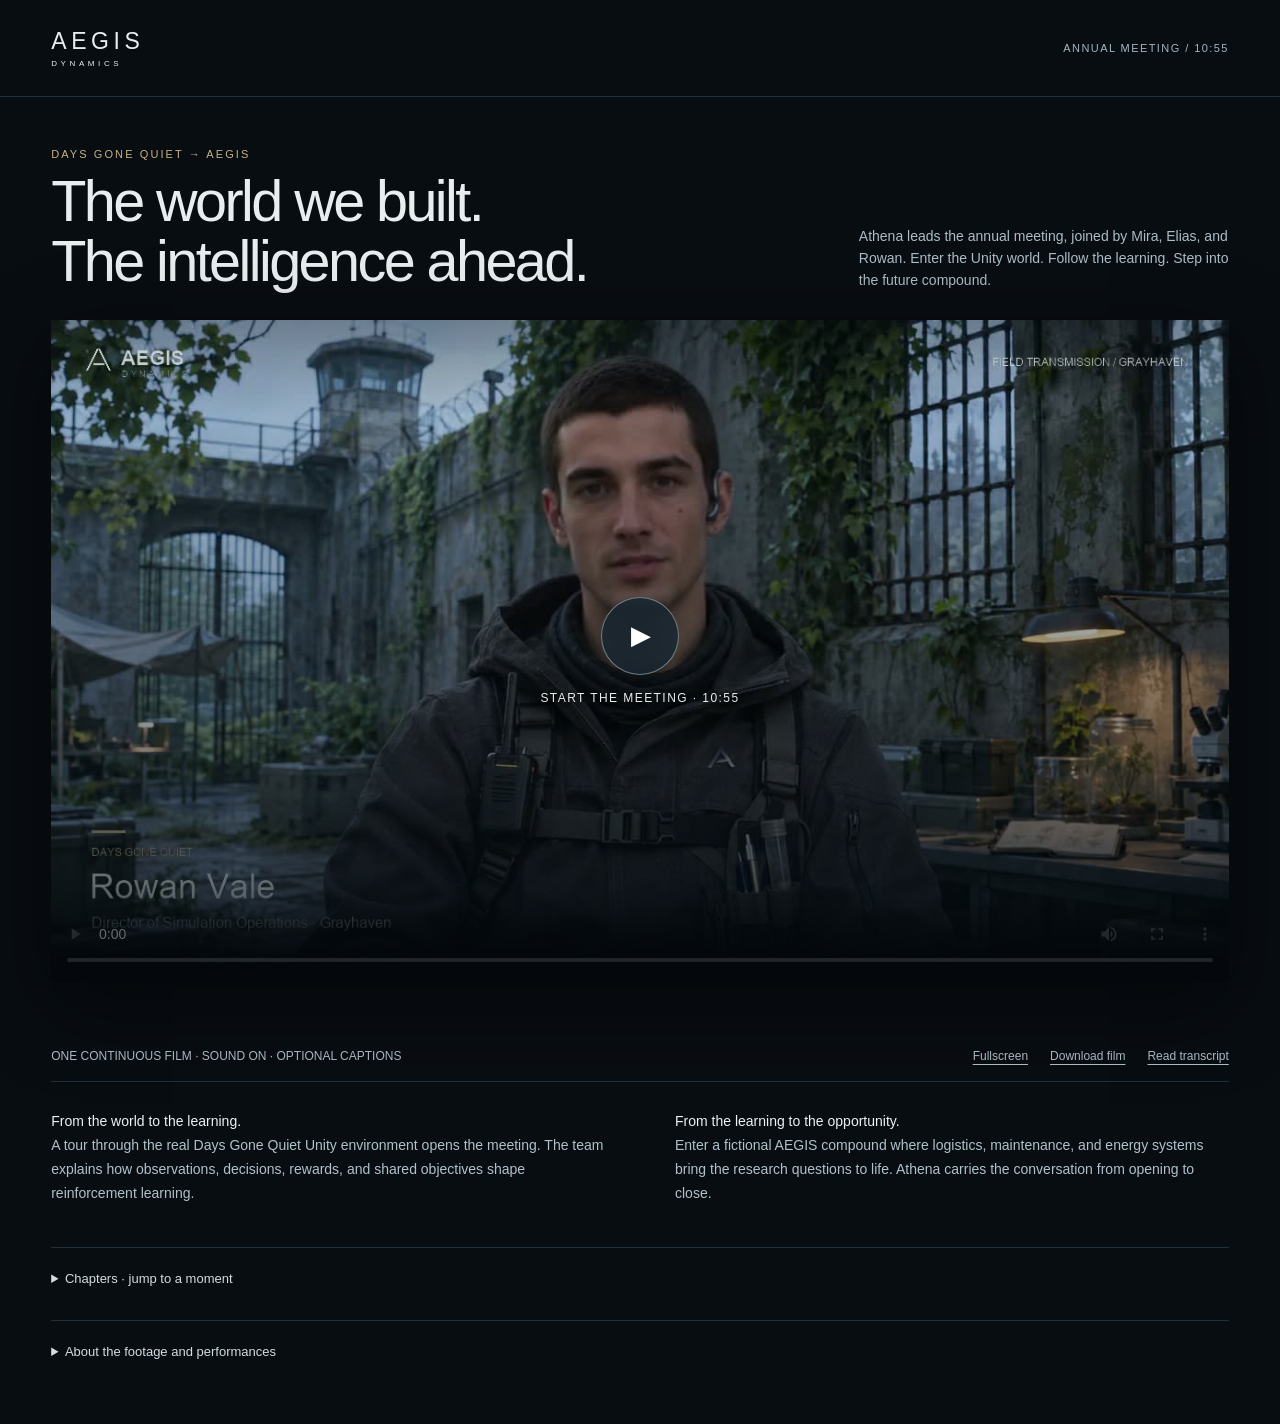
==== commit 137a7b9f: "Clarify Rowan’s dialogue and lower music beneath his scenes" ====
--- a/public/meeting/cinematic/index.html
+++ b/public/meeting/cinematic/index.html
@@ -1,23 +1,23 @@
 <!doctype html><html lang="en"><head><meta charset="utf-8"><meta name="viewport" content="width=device-width,initial-scale=1"><meta name="theme-color" content="#080d12"><title>AEGIS · Annual Meeting</title><meta name="description" content="Athena leads a continuous cinematic annual meeting through the real Unity project, reinforcement learning, and the future AEGIS compound."><link rel="icon" href="../../mark.svg" type="image/svg+xml"><style>
 :root{color-scheme:dark;font-family:Arial,Helvetica,sans-serif;color:#e8eef0;background:#080d12}*{box-sizing:border-box}body{margin:0}a{color:inherit;text-underline-offset:4px}button,a{touch-action:manipulation}button:focus-visible,a:focus-visible,summary:focus-visible{outline:2px solid #c9b184;outline-offset:5px}header{padding:28px 4vw;display:flex;align-items:center;justify-content:space-between;border-bottom:1px solid #21303a}.brand{font-size:23px;letter-spacing:.2em;text-decoration:none}.brand small{display:block;font-size:8px;letter-spacing:.45em;margin-top:4px}.edition{font-size:11px;letter-spacing:.13em;color:#a3b4be}main{max-width:1440px;margin:auto;padding:40px 4vw 60px}.intro{display:flex;gap:30px;align-items:end;justify-content:space-between;margin-bottom:28px}.eyebrow{font-size:11px;letter-spacing:.19em;color:#c9b184;text-transform:uppercase}h1{font-weight:400;font-size:clamp(32px,4.5vw,62px);letter-spacing:-.045em;line-height:1.04;margin:12px 0 0}.intro>p{max-width:370px;font-size:14px;line-height:1.6;color:#acbdc6;margin:0}.screen{position:relative;background:#000;aspect-ratio:16/9;box-shadow:0 24px 80px #0007}video{width:100%;height:100%;display:block;object-fit:contain}.curtain{position:absolute;inset:0;display:grid;align-content:center;justify-items:center;gap:16px;background:linear-gradient(0deg,#050c12a6,#050c1220);padding:24px}.curtain[hidden]{display:none}.play{cursor:pointer;border:1px solid #b8c7ce88;border-radius:50%;width:78px;height:78px;background:#122433b8;backdrop-filter:blur(15px);color:#fff;font-size:26px;padding-left:8px}.play:hover{background:#365065}.curtain p{font-size:12px;letter-spacing:.12em;text-transform:uppercase;margin:0;text-shadow:0 2px 5px #000}.below{display:flex;justify-content:space-between;gap:20px;border-bottom:1px solid #21303a;padding:18px 0;font-size:12px;color:#b1c0c8}.actions{display:flex;flex-wrap:wrap;gap:22px}.actions button{border:0;background:none;color:inherit;padding:0;text-decoration:underline;text-underline-offset:4px;font:inherit;cursor:pointer}.description{display:grid;grid-template-columns:1fr 1fr;gap:70px;padding-top:28px;line-height:1.7;font-size:14px;color:#b1c1ca}.description p{margin:0 0 12px}.description strong{font-weight:400;color:#edf1f3}.chapters{display:grid;grid-template-columns:repeat(3,1fr);gap:1px;background:#21303a;border:1px solid #21303a;margin:18px 0 32px}.chapters button{display:flex;gap:16px;align-items:center;padding:17px 15px;text-align:left;border:0;background:#0c141c;color:#d9e2e6;font:inherit;font-size:13px;cursor:pointer}.chapters button:hover{background:#1a2c3a}.chapters button span{color:#c9b184;font-size:11px;font-variant-numeric:tabular-nums}details{border-top:1px solid #21303a;margin-top:30px;padding-top:20px;color:#adbec7;font-size:13px;line-height:1.7}summary{cursor:pointer;color:#d2dde2}details p{max-width:900px}.status{font-size:14px;color:#dec994;min-height:1.5em}.screen:fullscreen{width:100vw;height:100vh;aspect-ratio:auto}.screen:fullscreen video{height:100vh}@media(max-width:700px){header{padding:20px}.edition{font-size:8px;max-width:140px;text-align:right}main{padding:28px 18px}.intro{display:block}.intro>p{margin-top:18px}.description{grid-template-columns:1fr;gap:10px}.below{flex-direction:column}.chapters{grid-template-columns:1fr 1fr}.chapters button{padding:14px 10px;gap:10px;font-size:12px}.play{height:60px;width:60px}.curtain p{font-size:10px}}@media(prefers-reduced-motion:reduce){*{scroll-behavior:auto}}
 </style></head><body>
-<header><a class="brand" href="../../">AEGIS<small>DYNAMICS</small></a><span class="edition">ANNUAL MEETING / 10:41</span></header><main>
+<header><a class="brand" href="../../">AEGIS<small>DYNAMICS</small></a><span class="edition">ANNUAL MEETING / 10:55</span></header><main>
 <div class="intro"><div><p class="eyebrow">Days Gone Quiet → AEGIS</p><h1>The world we built.<br>The intelligence ahead.</h1></div><p>Athena leads the annual meeting, joined by Mira, Elias, and Rowan. Enter the Unity world. Follow the learning. Step into the future compound.</p></div>
-<div class="screen" id="screen"><video id="film" controls playsinline preload="metadata" poster="annual-poster.jpg" aria-label="AEGIS full cinematic annual meeting"><source src="annual-meeting.mp4?v=final-quote" type="video/mp4"><track kind="captions" src="annual-captions.vtt?v=final-quote" srclang="en" label="English">Your browser cannot play this video. <a href="annual-meeting.mp4">Download the meeting</a>.</video><div class="curtain" id="curtain"><button class="play" id="start" aria-label="Start annual meeting">▶</button><p>Start the meeting · 10:41</p></div></div>
-<p class="status" id="status" role="status"></p><div class="below"><span>ONE CONTINUOUS FILM · SOUND ON · OPTIONAL CAPTIONS</span><div class="actions"><button type="button" id="fullscreen">Fullscreen</button><a href="annual-meeting.mp4" download="AEGIS-Annual-Meeting-Cinematic.mp4">Download film</a><a href="transcript.html">Read transcript</a></div></div>
+<div class="screen" id="screen"><video id="film" controls playsinline preload="metadata" poster="annual-poster.jpg" aria-label="AEGIS full cinematic annual meeting"><source src="annual-meeting-rowan-clear.mp4" type="video/mp4"><track kind="captions" src="annual-captions-rowan-clear.vtt" srclang="en" label="English">Your browser cannot play this video. <a href="annual-meeting-rowan-clear.mp4">Download the meeting</a>.</video><div class="curtain" id="curtain"><button class="play" id="start" aria-label="Start annual meeting">▶</button><p>Start the meeting · 10:55</p></div></div>
+<p class="status" id="status" role="status"></p><div class="below"><span>ONE CONTINUOUS FILM · SOUND ON · OPTIONAL CAPTIONS</span><div class="actions"><button type="button" id="fullscreen">Fullscreen</button><a href="annual-meeting-rowan-clear.mp4" download="AEGIS-Annual-Meeting-Cinematic.mp4">Download film</a><a href="transcript.html">Read transcript</a></div></div>
 <div class="description"><p><strong>From the world to the learning.</strong><br>A tour through the real Days Gone Quiet Unity environment opens the meeting. The team explains how observations, decisions, rewards, and shared objectives shape reinforcement learning.</p><p><strong>From the learning to the opportunity.</strong><br>Enter a fictional AEGIS compound where logistics, maintenance, and energy systems bring the research questions to life. Athena carries the conversation from opening to close.</p></div>
 <details><summary>Chapters · jump to a moment</summary><div class="chapters"><button type="button" data-seek="0.00"><span>0:00</span>The world we built</button>
-<button type="button" data-seek="50.56"><span>0:50</span>Learning to act</button>
-<button type="button" data-seek="107.92"><span>1:47</span>The Unity mission</button>
-<button type="button" data-seek="159.08"><span>2:39</span>The research foundation</button>
-<button type="button" data-seek="231.84"><span>3:51</span>The AEGIS vision</button>
-<button type="button" data-seek="294.56"><span>4:54</span>Practice under change</button>
-<button type="button" data-seek="349.48"><span>5:49</span>Choosing the objective</button>
-<button type="button" data-seek="413.12"><span>6:53</span>The work behind the world</button>
-<button type="button" data-seek="463.64"><span>7:43</span>Why it matters</button>
-<button type="button" data-seek="524.40"><span>8:44</span>The next chapter</button>
-<button type="button" data-seek="586.36"><span>9:46</span>Closing</button>
-<button type="button" data-seek="632.16"><span>10:32</span>Athena’s final quote</button></div></details>
+<button type="button" data-seek="52.64"><span>0:52</span>Learning to act</button>
+<button type="button" data-seek="110.00"><span>1:50</span>The Unity mission</button>
+<button type="button" data-seek="167.16"><span>2:47</span>The research foundation</button>
+<button type="button" data-seek="239.92"><span>3:59</span>The AEGIS vision</button>
+<button type="button" data-seek="302.64"><span>5:02</span>Practice under change</button>
+<button type="button" data-seek="357.56"><span>5:57</span>Choosing the objective</button>
+<button type="button" data-seek="421.20"><span>7:01</span>The work behind the world</button>
+<button type="button" data-seek="477.64"><span>7:57</span>Why it matters</button>
+<button type="button" data-seek="538.40"><span>8:58</span>The next chapter</button>
+<button type="button" data-seek="600.36"><span>10:00</span>Closing</button>
+<button type="button" data-seek="646.16"><span>10:46</span>Athena’s final quote</button></div></details>
 <details><summary>About the footage and performances</summary><p>The Unity footage was captured from Days Gone Quiet. Moving team sequences show the existing scripted mission demonstration, identified on screen. The research snapshot is dated October 29, 2026. Scripted checks, demonstrations, and training checkpoints are distinct milestones; complete learned-team reliability remains the next research milestone.</p><p>AEGIS facilities and compound operations are fictional future-vision illustrations. The film explores possible applications; it does not claim a deployed military system or demonstrated simulation-to-real transfer. Athena, Mira, Elias, and Rowan are fictional characters with prepared speaking performances. Rowan has an original fictional face and the voice reference selected for this production. The meeting plays as a continuous film.</p><p><a href="annual-production-notes.json">Production notes</a> · <a href="../evidence.json">Research snapshot</a> · <a href="../">Previous meeting edition</a></p></details>
 </main><script>
 const film=document.querySelector('#film'),curtain=document.querySelector('#curtain'),status=document.querySelector('#status');
